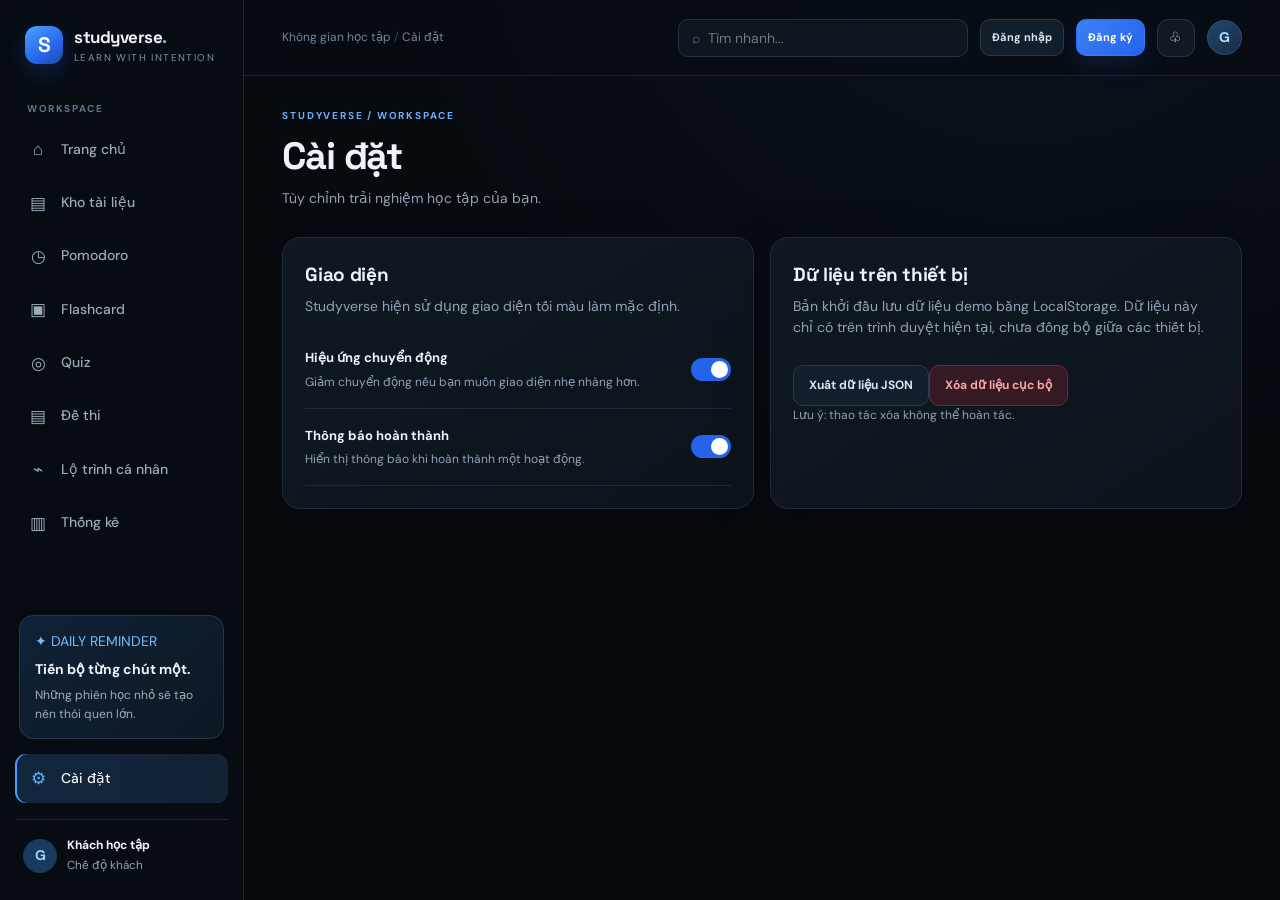
==== cai-dat.html @ 158f7cef "Add files via upload" ====
<!doctype html><html lang="vi"><head><meta charset="utf-8"><meta name="viewport" content="width=device-width, initial-scale=1"><title>Cài đặt · Studyverse</title><link rel="stylesheet" href="css/style.css"></head><body data-page="settings"><div id="app-shell"><aside class="sidebar" id="sidebar"></aside><main class="main"><header class="topbar" id="topbar"></header><section class="page-content"><div class="page-heading"><div><div class="eyebrow">STUDYVERSE / WORKSPACE</div><h1>Cài đặt</h1><p class="muted">Tùy chỉnh trải nghiệm học tập của bạn.</p></div></div>
<div class="settings-grid"><section class="panel"><h2>Giao diện</h2><p class="muted">Studyverse hiện sử dụng giao diện tối màu làm mặc định.</p><div class="setting-row"><div><strong>Hiệu ứng chuyển động</strong><p class="small muted">Giảm chuyển động nếu bạn muốn giao diện nhẹ nhàng hơn.</p></div><label class="switch"><input id="motion-toggle" type="checkbox" checked><span></span></label></div><div class="setting-row"><div><strong>Thông báo hoàn thành</strong><p class="small muted">Hiển thị thông báo khi hoàn thành một hoạt động.</p></div><label class="switch"><input id="toast-toggle" type="checkbox" checked><span></span></label></div></section><section class="panel"><h2>Dữ liệu trên thiết bị</h2><p class="muted">Bản khởi đầu lưu dữ liệu demo bằng LocalStorage. Dữ liệu này chỉ có trên trình duyệt hiện tại, chưa đồng bộ giữa các thiết bị.</p><button id="export-data" class="button button-secondary">Xuất dữ liệu JSON</button><button id="clear-data" class="button button-danger">Xóa dữ liệu cục bộ</button><p class="small muted">Lưu ý: thao tác xóa không thể hoàn tác.</p></section></div>
</section></main></div><div id="toast-root" class="toast-root"></div><script src="js/app.js"></script><script src="js/pages.js"></script></body></html>
---- css/style.css ----
@import url('https://fonts.googleapis.com/css2?family=DM+Sans:wght@400;500;600;700&family=Space+Grotesk:wght@400;500;600;700&display=swap');
:root{--bg:#070a0f;--bg2:#0b1119;--panel:#0e1620;--panel2:#111c28;--line:#202d3a;--text:#eef4fb;--muted:#91a2b5;--blue:#3b82f6;--cyan:#38bdf8;--green:#34d399;--amber:#fbbf24;--violet:#a78bfa;--danger:#fb7185;--radius:18px;--shadow:0 20px 60px #0003}
*{box-sizing:border-box}html{scroll-behavior:smooth}body{margin:0;background:radial-gradient(ellipse at 80% -20%,#12304a44,transparent 45%),var(--bg);color:var(--text);font-family:'DM Sans',sans-serif;font-size:14px;line-height:1.55}button,input,select{font:inherit}button,a,select{outline-offset:3px}a{color:inherit;text-decoration:none}button{cursor:pointer}h1,h2,h3,p{margin-top:0}h1,h2,h3,.stat-value,.timer-display,.result-score{font-family:'Space Grotesk',sans-serif}h1{font-size:clamp(28px,3vw,38px);line-height:1.16;letter-spacing:-1.2px;margin-bottom:10px}h2{font-size:19px;letter-spacing:-.35px;margin-bottom:6px}h3{font-size:16px}.muted{color:var(--muted)}.small{font-size:12px}.eyebrow{font-size:10px;font-weight:700;letter-spacing:1.8px;color:#6faeff;margin-bottom:10px}.hidden{display:none!important}
#app-shell{min-height:100vh}.sidebar{width:244px;position:fixed;inset:0 auto 0 0;padding:24px 15px;background:#080d13ed;border-right:1px solid #1b2936;display:flex;flex-direction:column;z-index:20;backdrop-filter:blur(18px)}.brand{display:flex;align-items:center;gap:11px;padding:0 10px 27px}.brand-mark{width:38px;height:38px;border-radius:12px;background:linear-gradient(145deg,#4da2ff,#2563eb 65%,#164e9a);display:grid;place-items:center;font-family:'Space Grotesk';font-size:21px;font-weight:700;color:white;box-shadow:0 8px 25px #2563eb40}.brand-name{font-family:'Space Grotesk';font-weight:700;font-size:17px;letter-spacing:-.5px}.brand-sub{font-size:10px;color:#7f91a5;letter-spacing:1.4px}.nav-label{padding:8px 12px 9px;color:#61758a;font-size:10px;font-weight:700;letter-spacing:1.6px}.nav-list{display:grid;gap:5px}.nav-link{display:flex;align-items:center;gap:12px;padding:11px 12px;border-radius:11px;color:#9aabba;transition:.2s;font-weight:500}.nav-link .nav-icon{width:22px;text-align:center;font-size:17px}.nav-link:hover{background:#121d29;color:#eaf4ff}.nav-link.active{background:linear-gradient(90deg,#17395b99,#132235);color:#f4f9ff;box-shadow:inset 2px 0 #4d9cff}.nav-link.active .nav-icon{color:#68b4ff}.sidebar-bottom{margin-top:auto}.sidebar-tip{margin:15px 4px;padding:15px;border:1px solid #23384b;border-radius:14px;background:linear-gradient(135deg,#102237,#0d1722)}.sidebar-tip strong{display:block;margin:6px 0}.sidebar-tip p{font-size:12px;color:#9caec0;margin:0}.user-mini{display:flex;align-items:center;gap:10px;padding:16px 8px 0;border-top:1px solid #1b2936;margin-top:16px}.avatar{width:34px;height:34px;border-radius:50%;background:#173b5c;color:#9dd5ff;display:grid;place-items:center;font-weight:700}.user-mini strong{display:block;font-size:12px}.user-mini small{color:var(--muted)}
.main{margin-left:244px;min-width:0}.topbar{height:76px;border-bottom:1px solid #182430;background:#080d13a8;backdrop-filter:blur(16px);display:flex;align-items:center;justify-content:space-between;padding:0 clamp(20px,3vw,42px);position:sticky;top:0;z-index:10}.topbar-left{display:flex;align-items:center;gap:12px;min-width:0}.breadcrumb{color:#71869b;font-size:12px}.topbar-right{display:flex;align-items:center;gap:12px}.global-search{width:min(290px,28vw);height:38px;border:1px solid #243342;border-radius:10px;background:#0d151e;color:var(--text);padding:0 13px}.global-search:focus,.search-input:focus,.select-input:focus,input:focus{border-color:#438ff0;outline:none;box-shadow:0 0 0 3px #3b82f61c}.icon-button{width:38px;height:38px;display:grid;place-items:center;background:#111a24;border:1px solid #263443;border-radius:11px;color:#dce9f7}.top-avatar{width:35px;height:35px;border-radius:50%;display:grid;place-items:center;background:linear-gradient(145deg,#1d4770,#1b2b43);color:#b8ddff;font-weight:700;border:1px solid #34516d}.mobile-menu{display:none}.page-content{max-width:1500px;margin:auto;padding:32px clamp(20px,3vw,42px) 55px}.welcome-row{display:flex;justify-content:space-between;align-items:flex-start;gap:20px;margin-bottom:26px}.date-pill,.tag,.timer-chip{display:inline-flex;align-items:center;gap:7px;padding:8px 12px;border:1px solid #24384b;border-radius:999px;color:#9db4ca;background:#0e1924;font-size:11px;white-space:nowrap}.page-heading{display:flex;justify-content:space-between;align-items:flex-start;margin-bottom:28px}.page-heading p{margin-bottom:0;max-width:700px}.stats-grid{display:grid;grid-template-columns:repeat(4,minmax(0,1fr));gap:14px;margin-bottom:22px}.stat-card,.panel{border:1px solid var(--line);border-radius:var(--radius);background:linear-gradient(145deg,#101923f2,#0c131bf2);box-shadow:var(--shadow)}.stat-card{padding:19px;min-width:0}.stat-icon{width:34px;height:34px;border-radius:11px;display:grid;place-items:center;margin-bottom:17px;background:#183451;color:#7fc2ff;font-size:17px}.stat-icon.violet{background:#28203f;color:#c4b5fd}.stat-icon.green{background:#14362e;color:#6ee7b7}.stat-icon.amber{background:#382c17;color:#fcd34d}.stat-value{font-size:29px;font-weight:700;letter-spacing:-1px;margin:3px 0}.stat-foot{font-size:11px;color:#71869b;margin-top:5px}.content-grid{display:grid;gap:16px}.two-col{grid-template-columns:repeat(2,minmax(0,1fr))}.panel{padding:22px;min-width:0}.panel-heading{display:flex;align-items:flex-start;justify-content:space-between;gap:12px;margin-bottom:22px}.panel-heading p{font-size:12px;margin:0}.course-row{display:flex;align-items:center;gap:13px;margin:20px 0}.course-mark{width:42px;height:42px;border-radius:13px;background:#172e48;color:#80bfff;display:grid;place-items:center;font-family:'Space Grotesk';font-weight:700}.course-mark.cyan{background:#12343d;color:#6ee7f7}.course-info{flex:1;min-width:0}.course-info strong,.course-info span{display:block}.course-info strong{font-size:13px}.course-info .muted{font-size:11px;margin:3px 0 9px}.progress{height:6px;background:#202d39;border-radius:99px;overflow:hidden}.progress span{display:block;height:100%;border-radius:99px;background:linear-gradient(90deg,#3478ed,#38bdf8);transition:width .35s}.progress-label{font-size:12px;color:#9fcaff}.button{display:inline-flex;align-items:center;justify-content:center;gap:9px;padding:10px 15px;border-radius:10px;border:1px solid transparent;font-weight:700;font-size:12px;transition:transform .18s,background .18s,border .18s;color:var(--text)}.button:hover{transform:translateY(-1px)}.button-primary{background:linear-gradient(135deg,#3b82f6,#2563eb);box-shadow:0 8px 24px #2563eb28;color:white}.button-primary:hover{background:linear-gradient(135deg,#60a5fa,#3478ed)}.button-secondary{background:#121e2a;border-color:#2a3a4a;color:#d7e5f4}.button-secondary:hover{background:#192a3b}.button-danger{background:#351a23;border-color:#6b2a3c;color:#fda4af;margin-top:12px}.button-large{padding:13px 24px}.button-full{width:100%;padding:13px}.task-form{display:flex;gap:8px;margin-bottom:12px}.task-form input{flex:1;min-width:0}.task-list{display:grid;gap:9px}.task-item{display:flex;align-items:center;gap:11px;padding:11px 12px;border:1px solid #1d2a36;border-radius:11px;background:#0c141d}.task-check{width:18px;height:18px;accent-color:#3b82f6;flex-shrink:0}.task-text{flex:1}.task-item.done .task-text{text-decoration:line-through;color:#6f8295}.task-delete{border:0;background:transparent;color:#647b91;font-size:17px}.lower-grid{margin-top:16px}.weekly-chart{height:190px;display:flex;align-items:flex-end;justify-content:space-around;gap:12px;padding:20px 6px 0;border-bottom:1px solid #263442}.bar-column{height:100%;flex:1;display:flex;flex-direction:column;align-items:center;justify-content:flex-end;gap:9px;min-width:0}.bar-value{font-size:10px;color:#8094a8}.bar{width:min(34px,70%);min-height:3px;border-radius:7px 7px 2px 2px;background:linear-gradient(180deg,#38bdf8,#2563eb);box-shadow:0 0 20px #2563eb20;transition:height .4s}.bar-day{font-size:10px;color:#71869b;padding-bottom:9px}.chart-legend{display:flex;align-items:center;gap:7px;font-size:11px;color:var(--muted);margin-top:13px}.legend-dot{width:7px;height:7px;border-radius:50%;background:#38bdf8}.quick-link{display:flex;align-items:center;gap:12px;padding:13px 0;border-bottom:1px solid #1d2a36}.quick-link:last-child{border-bottom:0}.quick-icon{width:39px;height:39px;border-radius:12px;background:#172a40;color:#83c5ff;display:grid;place-items:center;font-size:19px}.quick-link span:nth-child(2){flex:1}.quick-link strong,.quick-link small{display:block}.quick-link small{color:var(--muted);margin-top:3px;font-size:11px}.quick-link b{color:#6e8ba5}
.toolbar{display:flex;gap:10px;flex-wrap:wrap;margin-bottom:22px}.search-input,.select-input,input[type="text"],input[type="password"],input[type="number"]{background:#0a121b;border:1px solid #273747;border-radius:10px;color:var(--text);padding:11px 13px;min-width:0}.search-input{flex:1;min-width:220px}.select-input{min-width:150px}.notice{display:flex;gap:12px;padding:15px 16px;border:1px solid #24415a;border-radius:13px;background:#0d1b28;margin-bottom:24px;color:#8bcaff}.notice strong{color:#dbeeff}.notice p{margin:3px 0 0;font-size:12px;color:#91a7bb}.notice.compact{margin:18px 0 0;padding:11px;font-size:11px}.notice.compact p{margin:0}.section-title-row{display:flex;align-items:center;justify-content:space-between;margin:24px 0 14px}.section-title-row h2{margin:0}.document-grid,.quiz-grid{display:grid;grid-template-columns:repeat(3,minmax(0,1fr));gap:15px}.document-card,.quiz-card{border:1px solid var(--line);border-radius:16px;background:linear-gradient(145deg,#101a25,#0c131b);padding:18px;display:flex;flex-direction:column;min-width:0;transition:transform .2s,border .2s}.document-card:hover,.quiz-card:hover{transform:translateY(-3px);border-color:#355673}.doc-top{display:flex;justify-content:space-between;align-items:center;margin-bottom:16px}.doc-icon{width:42px;height:42px;border-radius:13px;display:grid;place-items:center;background:#162e47;color:#8bc7ff;font-size:19px}.favorite-button{border:0;background:transparent;color:#70859a;font-size:20px}.favorite-button.active{color:#fbbf24}.document-card h3,.quiz-card h3{margin-bottom:7px}.document-card p,.quiz-card p{font-size:12px;color:var(--muted);flex:1}.doc-tags{display:flex;flex-wrap:wrap;gap:6px;margin:9px 0 15px}.doc-tags span{padding:4px 7px;background:#17232f;border-radius:6px;color:#9eb1c4;font-size:10px}.doc-footer{display:flex;align-items:center;justify-content:space-between;gap:10px;border-top:1px solid #1c2a37;padding-top:14px}.doc-footer small{color:#71869b}.doc-footer .button{padding:8px 10px}.empty-state{grid-column:1/-1;text-align:center;padding:50px 20px;border:1px dashed #2b3b4b;border-radius:15px;color:var(--muted)}.filter-pills{display:flex;gap:8px;flex-wrap:wrap;margin-bottom:18px}.filter-pill{padding:8px 13px;border:1px solid #263747;background:#0d151e;color:#9db0c3;border-radius:99px;font-size:12px}.filter-pill.active{background:#17395b;border-color:#2c6bb0;color:#cce7ff}.quiz-card .quiz-meta{display:flex;justify-content:space-between;align-items:center;margin-bottom:15px}.quiz-card .quiz-mark{font-size:22px;color:#7fc2ff}.quiz-card .button{margin-top:13px}.quiz-run{max-width:850px;margin:10px auto}.quiz-top{display:flex;align-items:center;justify-content:space-between;gap:10px;margin-bottom:17px}.question-title{font-size:23px;line-height:1.35;margin:25px 0}.quiz-options{display:grid;gap:10px;margin:20px 0}.quiz-option{width:100%;display:flex;align-items:center;gap:12px;text-align:left;padding:14px;border:1px solid #263747;background:#0b141e;border-radius:12px;color:#dce8f4;transition:.18s}.quiz-option:hover{border-color:#3c78ae;background:#101f2e}.quiz-option.selected{border-color:#3986ec;background:#122944;box-shadow:inset 0 0 0 1px #3986ec}.option-letter{width:29px;height:29px;border-radius:9px;display:grid;place-items:center;background:#1b2938;color:#a8c0d7;font-weight:700;flex-shrink:0}.quiz-actions{display:flex;justify-content:space-between;gap:10px;margin-top:25px}.result-panel{text-align:center;max-width:850px;margin:10px auto}.result-symbol{width:58px;height:58px;border-radius:18px;background:#153a31;color:#6ee7b7;display:grid;place-items:center;margin:0 auto 17px;font-size:26px}.result-score{font-size:56px;font-weight:700;letter-spacing:-2px;color:#83c5ff;margin:8px 0}.review-list{text-align:left;margin:25px 0;display:grid;gap:10px}.review-item{border:1px solid #263747;border-radius:12px;padding:14px;background:#0b141d}.review-item.correct{border-color:#23634f}.review-item.incorrect{border-color:#653141}.review-item p{font-size:12px;color:var(--muted);margin:6px 0 0}.button-row{display:flex;justify-content:center;gap:10px;flex-wrap:wrap}
.focus-layout{display:grid;grid-template-columns:minmax(0,1.7fr) minmax(250px,.8fr);gap:16px}.timer-panel{text-align:center;padding:25px}.timer-tabs{display:flex;justify-content:center;gap:6px;background:#09111a;border:1px solid #1c2b39;padding:5px;border-radius:12px;width:max-content;margin:0 auto 20px}.timer-tab{border:0;border-radius:8px;background:transparent;color:#8195a9;padding:9px 13px;font-size:12px}.timer-tab.active{background:#183b5e;color:#d6ecff}.timer-ring{width:min(310px,72vw);aspect-ratio:1;margin:15px auto 24px;border-radius:50%;display:grid;place-items:center;background:conic-gradient(#3b82f6 0deg,#38bdf8 0deg,#1a2937 0deg);position:relative;box-shadow:0 0 60px #2563eb13}.timer-ring:before{content:"";position:absolute;inset:9px;background:#0d151f;border-radius:50%;border:1px solid #203346}.timer-inner{position:relative;z-index:1}.timer-display{font-size:clamp(45px,7vw,66px);font-weight:700;letter-spacing:-3px;line-height:1.25;margin:8px 0}.timer-controls{display:flex;justify-content:center;gap:9px;flex-wrap:wrap}.timer-settings{display:flex;justify-content:center;gap:12px;flex-wrap:wrap;border-top:1px solid #1d2a36;margin-top:24px;padding-top:18px}.timer-settings label{display:flex;align-items:center;gap:6px;font-size:11px;color:var(--muted)}.timer-settings input{width:57px;padding:7px}.focus-aside{padding:25px}.focus-number{font-family:'Space Grotesk';font-size:45px;font-weight:700;letter-spacing:-2px;margin-top:17px}.divider{height:1px;background:#22303d;margin:22px 0}.mini-stat{display:flex;align-items:center;justify-content:space-between;gap:10px;margin:14px 0;font-size:12px}.mini-stat span{color:var(--muted)}.mini-stat strong{color:#dbe9f7}.quote-card{padding:15px;background:#101f2d;border-radius:12px;border-left:2px solid #3b82f6;color:#a8bfd4;font-size:12px;margin-top:25px}
.flash-layout{display:grid;grid-template-columns:minmax(0,1.6fr) minmax(230px,.7fr);gap:16px}.flash-main{min-width:0}.flash-meta{display:flex;align-items:center;justify-content:space-between;margin-bottom:13px;color:#91a7bb;font-size:12px}.flashcard{width:100%;min-height:310px;border:1px solid #2a4258;border-radius:20px;background:radial-gradient(ellipse at 50% 0%,#1b3854,#101a26 68%);color:var(--text);display:flex;flex-direction:column;align-items:center;justify-content:center;padding:35px;text-align:center;box-shadow:var(--shadow);transition:transform .3s,border .3s}.flashcard:hover{border-color:#4d8bc4}.flash-label{font-size:10px;letter-spacing:2px;color:#6bb8ff;font-weight:700}.flash-question{font-family:'Space Grotesk';font-size:clamp(23px,3vw,32px);font-weight:600;line-height:1.35;margin:20px 0;max-width:620px}.flash-hint{font-size:11px;color:#71869b}.flash-progress{margin:16px 0}.flash-controls{display:flex;justify-content:space-between;gap:10px}.rating-row{display:grid;grid-template-columns:repeat(4,1fr);gap:8px;margin-top:14px}.rating-button{padding:10px 5px;border-radius:10px;background:#101923;border:1px solid #263747;color:#c3d1df;font-size:11px}.rating-button.no{border-color:#613343;color:#fda4af}.rating-button.hard{border-color:#65502b;color:#fcd34d}.rating-button.good{border-color:#245844;color:#6ee7b7}.rating-button.easy{border-color:#2b4f75;color:#93c5fd}.flash-side{align-self:start}
.exam-header{display:flex;align-items:center;justify-content:space-between;gap:15px;border-bottom:1px solid #22303d;padding-bottom:18px}.exam-header h2{margin:8px 0 0}.exam-body{display:grid;grid-template-columns:180px minmax(0,1fr);gap:25px;padding:22px 0}.question-nav{border-right:1px solid #22303d;padding-right:18px}.question-nav-grid{display:grid;grid-template-columns:repeat(4,1fr);gap:7px;margin:14px 0}.question-nav-grid button{aspect-ratio:1;border-radius:8px;border:1px solid #293a49;background:#0b141d;color:#9db1c5}.question-nav-grid button.answered{background:#173c5f;border-color:#3986ec;color:#e0f2ff}.question-nav-grid button.current{box-shadow:0 0 0 2px #7ab8ff}.exam-question-area{min-width:0}.exam-question-area h3{font-size:21px;line-height:1.4;margin:14px 0 20px}.exam-submit-row{display:flex;align-items:center;justify-content:space-between;border-top:1px solid #22303d;padding-top:18px}.roadmap-summary{display:grid;grid-template-columns:1fr 1fr;gap:15px;margin-bottom:25px}.roadmap-big{font-family:'Space Grotesk';font-size:42px;font-weight:700;margin:12px 0}.roadmap-list{display:grid;gap:12px}.roadmap-item{display:flex;align-items:flex-start;gap:15px;padding:18px;border:1px solid #233342;background:#0e1721;border-radius:15px}.roadmap-item.completed{border-color:#245744}.roadmap-node{width:34px;height:34px;border-radius:50%;flex-shrink:0;display:grid;place-items:center;background:#173451;border:1px solid #315d82;color:#9bd2ff;font-weight:700}.roadmap-item.completed .roadmap-node{background:#14382e;border-color:#28634e;color:#6ee7b7}.roadmap-item-content{flex:1;min-width:0}.roadmap-item-content h3{margin:2px 0 4px}.roadmap-item-content p{font-size:12px;color:var(--muted);margin-bottom:10px}.roadmap-actions{display:flex;align-items:center;gap:8px;flex-wrap:wrap}.roadmap-actions button{font-size:11px}.recommendation{display:flex;align-items:flex-start;gap:14px;margin-top:20px}.recommendation .stat-icon{flex-shrink:0;margin:0}.recommendation p{margin:5px 0 0;font-size:12px}.activity-list{display:grid;gap:10px}.activity-row{display:flex;gap:10px;padding:10px 0;border-bottom:1px solid #1c2a37}.activity-row:last-child{border-bottom:0}.activity-dot{width:8px;height:8px;border-radius:50%;background:#38bdf8;margin-top:7px;flex-shrink:0}.activity-row strong{display:block;font-size:12px}.activity-row small{color:var(--muted);font-size:11px}.settings-grid{display:grid;grid-template-columns:1fr 1fr;gap:16px}.setting-row{display:flex;align-items:center;justify-content:space-between;gap:15px;padding:16px 0;border-bottom:1px solid #1e2b37}.setting-row strong{font-size:13px}.setting-row p{margin:4px 0 0}.switch{position:relative;width:40px;height:23px;flex-shrink:0}.switch input{opacity:0;width:0;height:0}.switch span{position:absolute;inset:0;background:#273644;border-radius:99px;cursor:pointer;transition:.2s}.switch span:before{content:"";position:absolute;width:17px;height:17px;left:3px;top:3px;background:#a5b4c3;border-radius:50%;transition:.2s}.switch input:checked+span{background:#2563eb}.switch input:checked+span:before{transform:translateX(17px);background:white}
.auth-page{min-height:100vh}.auth-layout{min-height:100vh;display:grid;grid-template-columns:1fr minmax(350px,.72fr);max-width:1200px;margin:auto;align-items:center;padding:50px clamp(20px,6vw,90px);gap:clamp(35px,7vw,100px)}.auth-brand .brand-mark{margin-bottom:35px}.brand-mark.large{width:54px;height:54px;font-size:28px;border-radius:16px}.auth-brand h1{font-size:clamp(34px,4vw,52px);line-height:1.16}.text-gradient{background:linear-gradient(90deg,#65b7ff,#a5d8ff);-webkit-background-clip:text;background-clip:text;color:transparent}.auth-brand p{max-width:400px;margin-top:18px}.auth-card{border:1px solid #243544;border-radius:22px;padding:clamp(24px,4vw,38px);background:linear-gradient(145deg,#111c27,#0b121a);box-shadow:0 30px 100px #0005}.auth-card h2{font-size:27px;margin:4px 0 7px}.auth-card>p{font-size:12px}.field-label{display:grid;gap:7px;margin:18px 0;font-size:12px;color:#c3d1df;font-weight:600}.field-label input{width:100%;padding:13px}.field-label small{font-size:10px;color:#71869b;font-weight:400}.auth-switch{text-align:center;margin:20px 0 0!important}.auth-switch a{color:#7cbfff;font-weight:700}.form-message{padding:10px 12px;border-radius:9px;margin:12px 0;font-size:12px;background:#2a1720;border:1px solid #613343;color:#fda4af}.form-message.success{background:#123027;border-color:#24604a;color:#86efac}
.toast-root{position:fixed;right:20px;bottom:20px;z-index:100;display:grid;gap:9px}.toast{padding:12px 16px;background:#132231;border:1px solid #2d4b65;color:#d9edff;border-radius:12px;box-shadow:var(--shadow);max-width:340px;animation:toast-in .25s ease}.toast.error{border-color:#6b3041;color:#fecdd3}@keyframes toast-in{from{opacity:0;transform:translateY(8px)}to{opacity:1;transform:translateY(0)}}body.reduce-motion *,body.reduce-motion *:before,body.reduce-motion *:after{animation-duration:.01ms!important;transition-duration:.01ms!important;scroll-behavior:auto!important}
@media(max-width:1150px){.stats-grid{grid-template-columns:repeat(2,minmax(0,1fr))}.document-grid,.quiz-grid{grid-template-columns:repeat(2,minmax(0,1fr))}.sidebar{width:220px}.main{margin-left:220px}.sidebar-tip{display:none}}
@media(max-width:850px){.sidebar{transform:translateX(-100%);transition:transform .25s;width:250px;box-shadow:var(--shadow)}.sidebar.open{transform:translateX(0)}.main{margin-left:0}.mobile-menu{display:grid}.topbar{height:66px}.global-search{width:min(220px,35vw)}.two-col,.focus-layout,.flash-layout,.roadmap-summary,.settings-grid{grid-template-columns:1fr}.auth-layout{grid-template-columns:1fr;max-width:600px;gap:25px;padding-top:35px}.auth-brand{display:none}.auth-card{max-width:480px;margin:auto;width:100%}.page-content{padding-top:25px}}
@media(max-width:560px){.topbar{padding:0 14px}.topbar .breadcrumb{display:none}.global-search{width:40vw;min-width:0}.topbar-right{gap:7px}.page-content{padding:22px 14px 40px}.welcome-row{display:block}.date-pill{margin-top:15px}.stats-grid{gap:9px}.stat-card{padding:14px}.stat-value{font-size:24px}.stat-foot{font-size:10px}.panel{padding:16px}.document-grid,.quiz-grid{grid-template-columns:1fr}.toolbar{display:grid;grid-template-columns:1fr 1fr}.toolbar .search-input{grid-column:1/-1;min-width:0}.select-input{min-width:0;width:100%}.timer-controls .button{flex:1}.timer-settings{gap:9px}.rating-row{grid-template-columns:repeat(2,1fr)}.exam-body{grid-template-columns:1fr}.question-nav{border-right:0;border-bottom:1px solid #22303d;padding:0 0 15px}.question-nav-grid{grid-template-columns:repeat(8,1fr)}.exam-submit-row{align-items:flex-start}.quiz-top{flex-wrap:wrap}.question-title{font-size:20px}.auth-card{padding:23px}.page-heading{margin-bottom:22px}.focus-number{font-size:38px}}
/* Authentication entry points in the main navigation */
.auth-top-link{white-space:nowrap;padding:9px 11px;font-size:11px}
@media(max-width:760px){.auth-top-link{padding:8px 9px;font-size:10px}.topbar-right{gap:6px}.global-search{width:min(150px,24vw)}}
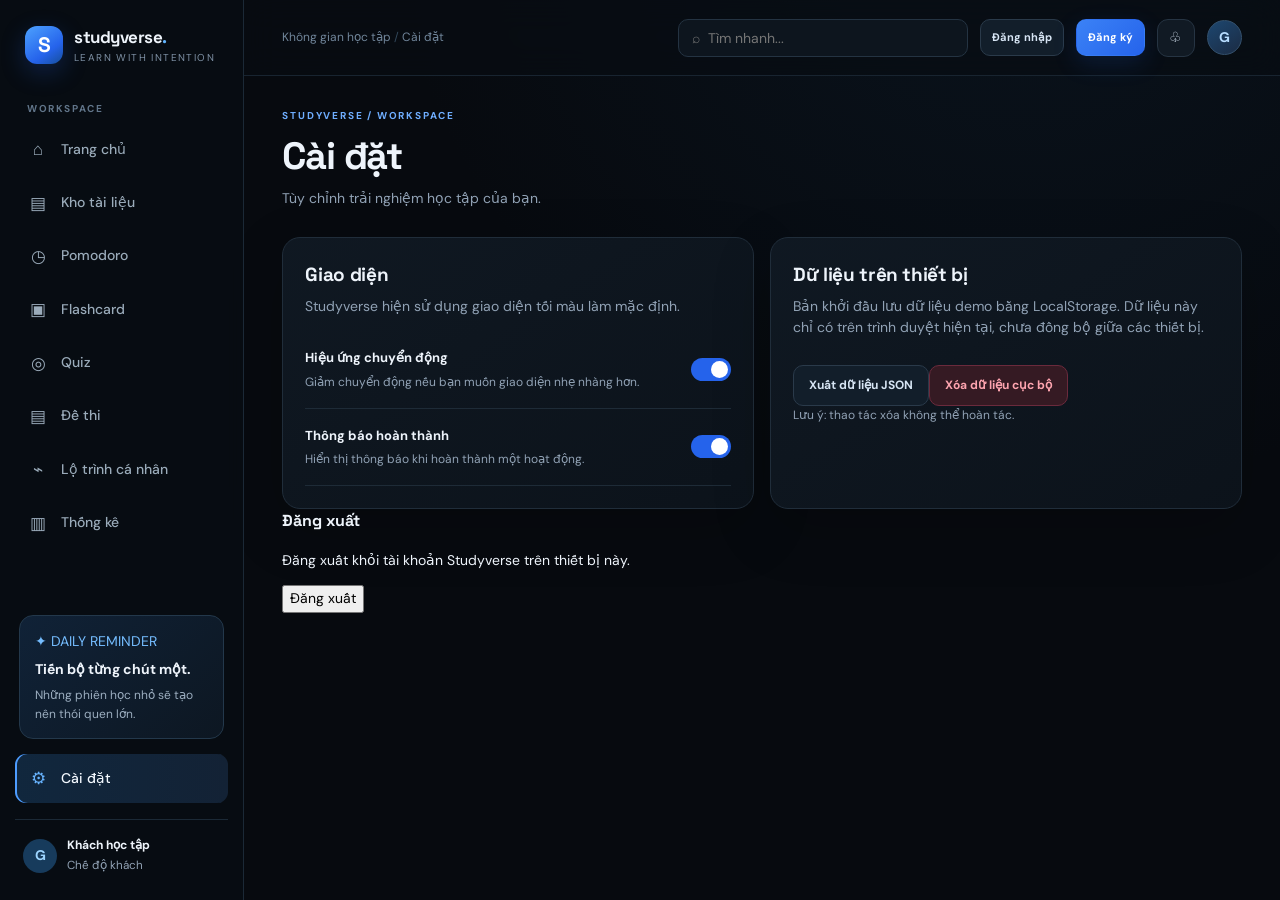
==== commit edb862b8: "Implement logout feature in settings page Added logout functionality with a button to remove user da" ====
--- a/cai-dat.html
+++ b/cai-dat.html
@@ -1,3 +1,17 @@
 <!doctype html><html lang="vi"><head><meta charset="utf-8"><meta name="viewport" content="width=device-width, initial-scale=1"><title>Cài đặt · Studyverse</title><link rel="stylesheet" href="css/style.css"></head><body data-page="settings"><div id="app-shell"><aside class="sidebar" id="sidebar"></aside><main class="main"><header class="topbar" id="topbar"></header><section class="page-content"><div class="page-heading"><div><div class="eyebrow">STUDYVERSE / WORKSPACE</div><h1>Cài đặt</h1><p class="muted">Tùy chỉnh trải nghiệm học tập của bạn.</p></div></div>
 <div class="settings-grid"><section class="panel"><h2>Giao diện</h2><p class="muted">Studyverse hiện sử dụng giao diện tối màu làm mặc định.</p><div class="setting-row"><div><strong>Hiệu ứng chuyển động</strong><p class="small muted">Giảm chuyển động nếu bạn muốn giao diện nhẹ nhàng hơn.</p></div><label class="switch"><input id="motion-toggle" type="checkbox" checked><span></span></label></div><div class="setting-row"><div><strong>Thông báo hoàn thành</strong><p class="small muted">Hiển thị thông báo khi hoàn thành một hoạt động.</p></div><label class="switch"><input id="toast-toggle" type="checkbox" checked><span></span></label></div></section><section class="panel"><h2>Dữ liệu trên thiết bị</h2><p class="muted">Bản khởi đầu lưu dữ liệu demo bằng LocalStorage. Dữ liệu này chỉ có trên trình duyệt hiện tại, chưa đồng bộ giữa các thiết bị.</p><button id="export-data" class="button button-secondary">Xuất dữ liệu JSON</button><button id="clear-data" class="button button-danger">Xóa dữ liệu cục bộ</button><p class="small muted">Lưu ý: thao tác xóa không thể hoàn tác.</p></section></div>
-</section></main></div><div id="toast-root" class="toast-root"></div><script src="js/app.js"></script><script src="js/pages.js"></script></body></html>+<div class="setting-item">
+  <div>
+    <h3>Đăng xuất</h3>
+    <p>Đăng xuất khỏi tài khoản Studyverse trên thiết bị này.</p>
+  </div>
+
+  <button
+    type="button"
+    onclick="localStorage.removeItem('sv_user'); window.location.href='./dang-nhap.html';"
+    class="logout-btn"
+  >
+    Đăng xuất
+  </button>
+</div>
+</section></main></div><div id="toast-root" class="toast-root"></div><script src="js/app.js"></script><script src="js/pages.js"></script></body></html>
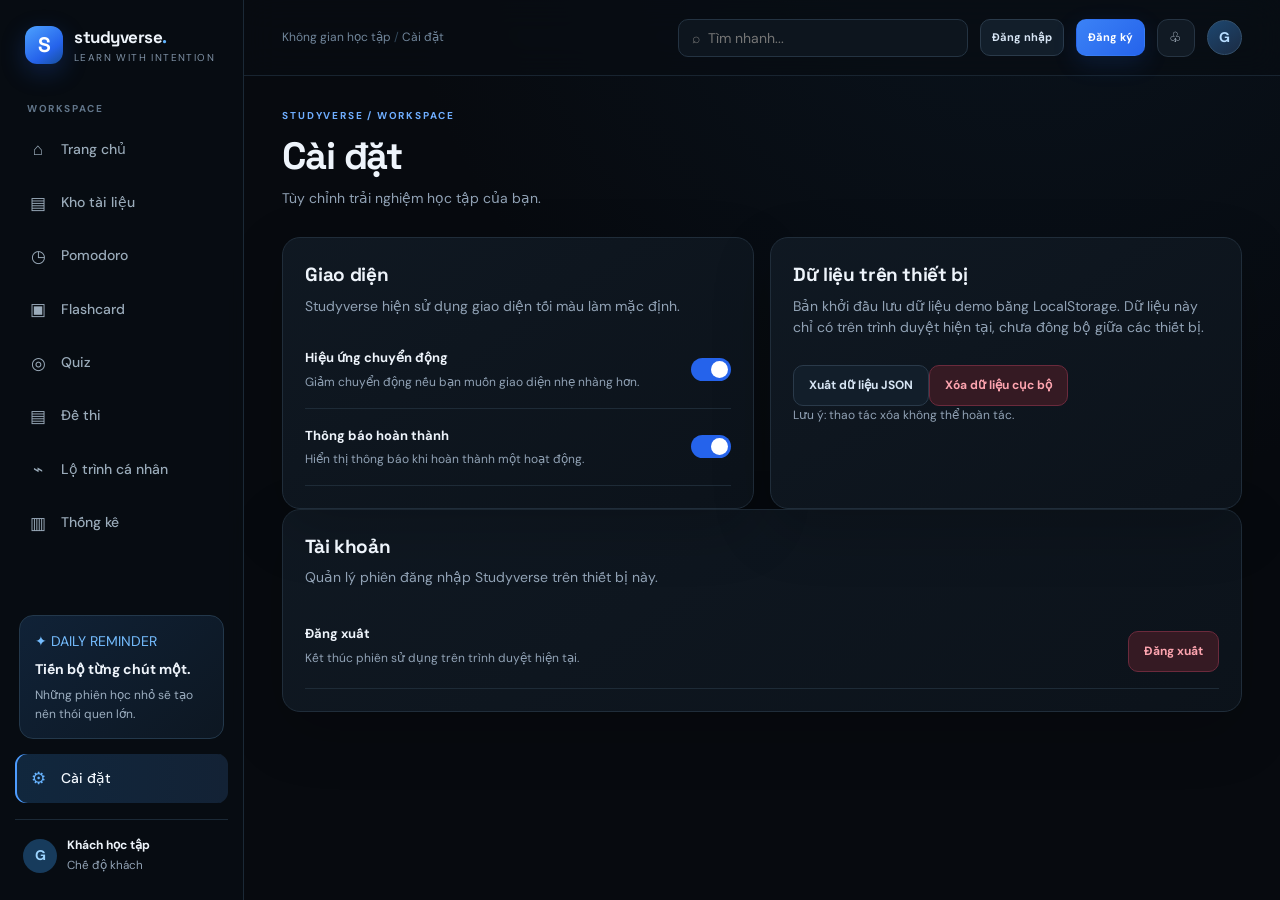
==== commit 172213ec: "Add account management section with logout feature" ====
--- a/cai-dat.html
+++ b/cai-dat.html
@@ -1,17 +1,47 @@
 <!doctype html><html lang="vi"><head><meta charset="utf-8"><meta name="viewport" content="width=device-width, initial-scale=1"><title>Cài đặt · Studyverse</title><link rel="stylesheet" href="css/style.css"></head><body data-page="settings"><div id="app-shell"><aside class="sidebar" id="sidebar"></aside><main class="main"><header class="topbar" id="topbar"></header><section class="page-content"><div class="page-heading"><div><div class="eyebrow">STUDYVERSE / WORKSPACE</div><h1>Cài đặt</h1><p class="muted">Tùy chỉnh trải nghiệm học tập của bạn.</p></div></div>
 <div class="settings-grid"><section class="panel"><h2>Giao diện</h2><p class="muted">Studyverse hiện sử dụng giao diện tối màu làm mặc định.</p><div class="setting-row"><div><strong>Hiệu ứng chuyển động</strong><p class="small muted">Giảm chuyển động nếu bạn muốn giao diện nhẹ nhàng hơn.</p></div><label class="switch"><input id="motion-toggle" type="checkbox" checked><span></span></label></div><div class="setting-row"><div><strong>Thông báo hoàn thành</strong><p class="small muted">Hiển thị thông báo khi hoàn thành một hoạt động.</p></div><label class="switch"><input id="toast-toggle" type="checkbox" checked><span></span></label></div></section><section class="panel"><h2>Dữ liệu trên thiết bị</h2><p class="muted">Bản khởi đầu lưu dữ liệu demo bằng LocalStorage. Dữ liệu này chỉ có trên trình duyệt hiện tại, chưa đồng bộ giữa các thiết bị.</p><button id="export-data" class="button button-secondary">Xuất dữ liệu JSON</button><button id="clear-data" class="button button-danger">Xóa dữ liệu cục bộ</button><p class="small muted">Lưu ý: thao tác xóa không thể hoàn tác.</p></section></div>
-<div class="setting-item">
+<section class="panel">
+  <h2>Tài khoản</h2>
+ <p class="muted">
+  Quản lý phiên đăng nhập Studyverse trên thiết bị này.
+</p>
+
+<div class="setting-row">
   <div>
-    <h3>Đăng xuất</h3>
-    <p>Đăng xuất khỏi tài khoản Studyverse trên thiết bị này.</p>
+    <strong>Đăng xuất</strong>
+    <p class="small muted">
+      Kết thúc phiên sử dụng trên trình duyệt hiện tại.
+    </p>
   </div>
 
   <button
+    id="logout-button"
     type="button"
-    onclick="localStorage.removeItem('sv_user'); window.location.href='./dang-nhap.html';"
-    class="logout-btn"
+    class="button button-danger"
   >
     Đăng xuất
   </button>
 </div>
-</section></main></div><div id="toast-root" class="toast-root"></div><script src="js/app.js"></script><script src="js/pages.js"></script></body></html>
+
+</section>
+</div>
+</section>
+</main>
+</div>
+
+<div id="toast-root" class="toast-root"></div>
+
+<script src="js/app.js"></script>
+<script src="js/pages.js"></script>
+
+<script>
+  document.getElementById("logout-button").addEventListener("click", function () {
+    if (confirm("Bạn có chắc chắn muốn đăng xuất không?")) {
+      localStorage.removeItem("sv_user");
+      window.location.href = "./dang-nhap.html";
+    }
+  });
+</script>
+
+</body>
+</html>
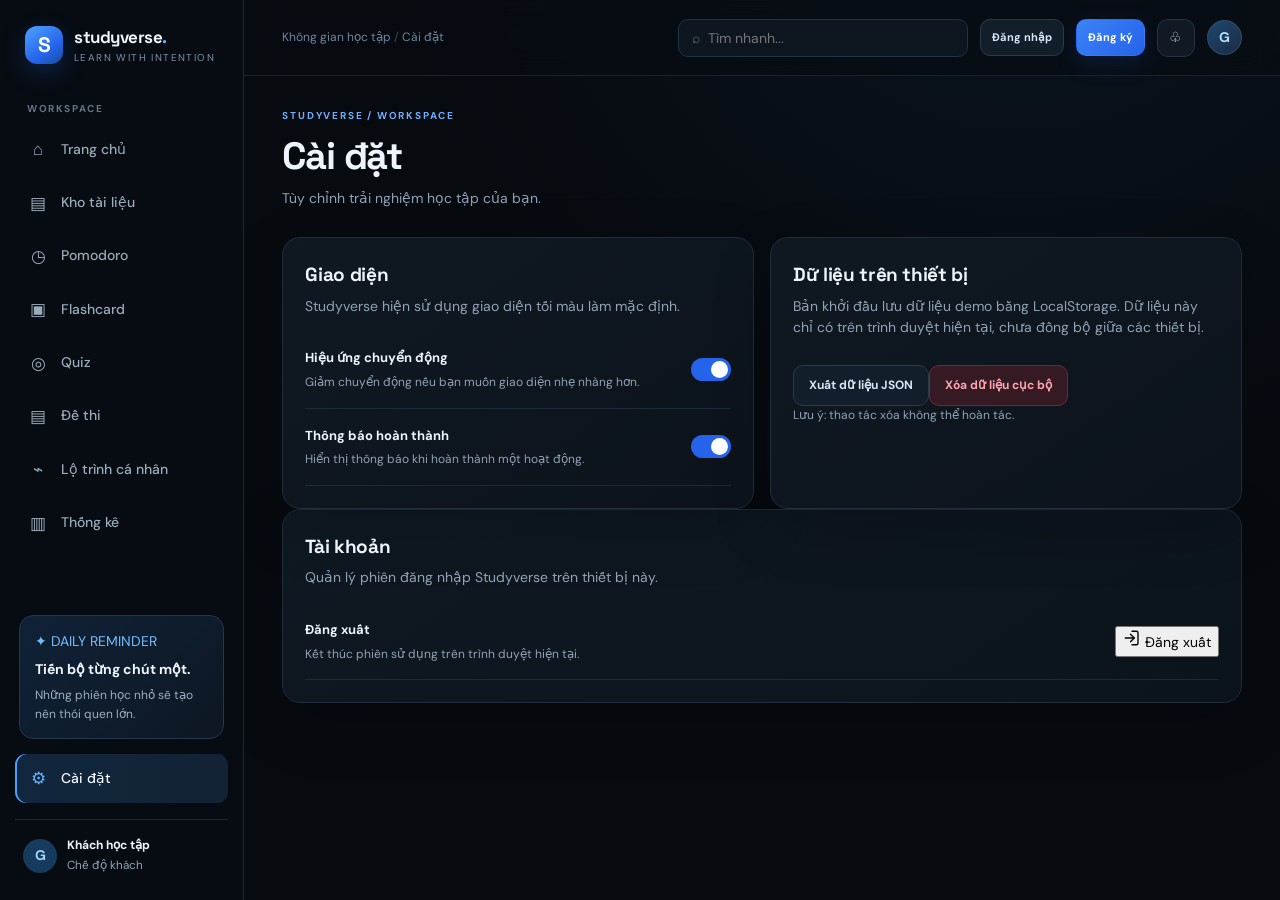
==== commit 93bc4175: "Update logout button styling and structure" ====
--- a/cai-dat.html
+++ b/cai-dat.html
@@ -14,13 +14,29 @@
     </p>
   </div>
 
-  <button
-    id="logout-button"
-    type="button"
-    class="button button-danger"
+ <button
+  id="logout-button"
+  type="button"
+  class="logout-button"
+>
+  <svg
+    width="18"
+    height="18"
+    viewBox="0 0 24 24"
+    fill="none"
+    stroke="currentColor"
+    stroke-width="1.8"
+    stroke-linecap="round"
+    stroke-linejoin="round"
+    aria-hidden="true"
   >
-    Đăng xuất
-  </button>
+    <path d="M10 17l5-5-5-5"></path>
+    <path d="M15 12H3"></path>
+    <path d="M12 3h6a2 2 0 0 1 2 2v14a2 2 0 0 1-2 2h-6"></path>
+  </svg>
+
+  <span>Đăng xuất</span>
+</button>
 </div>
 
 </section>
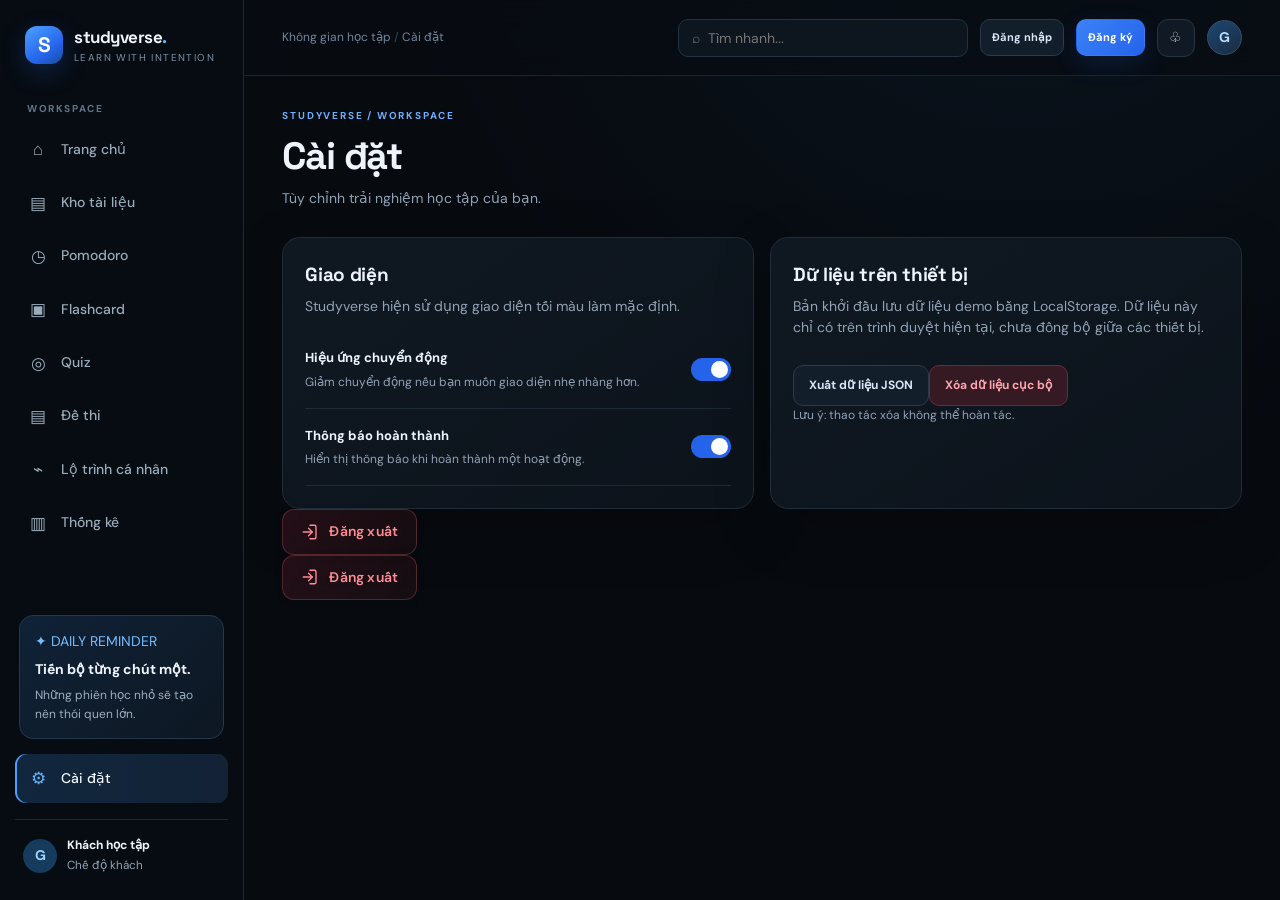
==== commit 3dd3522a: "Update settings page layout and functionality Removed account management section and added logout bu" ====
--- a/cai-dat.html
+++ b/cai-dat.html
@@ -1,18 +1,25 @@
 <!doctype html><html lang="vi"><head><meta charset="utf-8"><meta name="viewport" content="width=device-width, initial-scale=1"><title>Cài đặt · Studyverse</title><link rel="stylesheet" href="css/style.css"></head><body data-page="settings"><div id="app-shell"><aside class="sidebar" id="sidebar"></aside><main class="main"><header class="topbar" id="topbar"></header><section class="page-content"><div class="page-heading"><div><div class="eyebrow">STUDYVERSE / WORKSPACE</div><h1>Cài đặt</h1><p class="muted">Tùy chỉnh trải nghiệm học tập của bạn.</p></div></div>
 <div class="settings-grid"><section class="panel"><h2>Giao diện</h2><p class="muted">Studyverse hiện sử dụng giao diện tối màu làm mặc định.</p><div class="setting-row"><div><strong>Hiệu ứng chuyển động</strong><p class="small muted">Giảm chuyển động nếu bạn muốn giao diện nhẹ nhàng hơn.</p></div><label class="switch"><input id="motion-toggle" type="checkbox" checked><span></span></label></div><div class="setting-row"><div><strong>Thông báo hoàn thành</strong><p class="small muted">Hiển thị thông báo khi hoàn thành một hoạt động.</p></div><label class="switch"><input id="toast-toggle" type="checkbox" checked><span></span></label></div></section><section class="panel"><h2>Dữ liệu trên thiết bị</h2><p class="muted">Bản khởi đầu lưu dữ liệu demo bằng LocalStorage. Dữ liệu này chỉ có trên trình duyệt hiện tại, chưa đồng bộ giữa các thiết bị.</p><button id="export-data" class="button button-secondary">Xuất dữ liệu JSON</button><button id="clear-data" class="button button-danger">Xóa dữ liệu cục bộ</button><p class="small muted">Lưu ý: thao tác xóa không thể hoàn tác.</p></section></div>
-<section class="panel">
-  <h2>Tài khoản</h2>
- <p class="muted">
-  Quản lý phiên đăng nhập Studyverse trên thiết bị này.
-</p>
-
-<div class="setting-row">
-  <div>
-    <strong>Đăng xuất</strong>
-    <p class="small muted">
-      Kết thúc phiên sử dụng trên trình duyệt hiện tại.
-    </p>
-  </div>
+<div class="logout-container">
+  <button id="logout-button" type="button" class="logout-button">
+    <svg
+      width="18"
+      height="18"
+      viewBox="0 0 24 24"
+      fill="none"
+      stroke="currentColor"
+      stroke-width="1.8"
+      stroke-linecap="round"
+      stroke-linejoin="round"
+      aria-hidden="true"
+    >
+      <path d="M10 17l5-5-5-5"></path>
+      <path d="M15 12H3"></path>
+      <path d="M12 3h6a2 2 0 0 1 2 2v14a2 2 0 0 1-2 2h-6"></path>
+    </svg>
+    <span>Đăng xuất</span>
+  </button>
+</div>
 
  <button
   id="logout-button"
--- a/css/style.css
+++ b/css/style.css
@@ -15,3 +15,83 @@
 /* Authentication entry points in the main navigation */
 .auth-top-link{white-space:nowrap;padding:9px 11px;font-size:11px}
 @media(max-width:760px){.auth-top-link{padding:8px 9px;font-size:10px}.topbar-right{gap:6px}.global-search{width:min(150px,24vw)}}
+/* ===== Studyverse Logout Button ===== */
+
+.logout-button {
+  display: inline-flex;
+  align-items: center;
+  justify-content: center;
+  gap: 10px;
+
+  padding: 11px 18px;
+  min-height: 44px;
+
+  color: #ff8b94;
+  background: linear-gradient(
+    135deg,
+    rgba(244, 63, 94, 0.13),
+    rgba(239, 68, 68, 0.06)
+  );
+
+  border: 1px solid rgba(248, 113, 113, 0.25);
+  border-radius: 12px;
+
+  font-family: inherit;
+  font-size: 14px;
+  font-weight: 600;
+  letter-spacing: 0.2px;
+
+  cursor: pointer;
+  white-space: nowrap;
+
+  box-shadow: 0 2px 8px rgba(0, 0, 0, 0.08);
+
+  transition:
+    background 0.25s ease,
+    border-color 0.25s ease,
+    color 0.25s ease,
+    transform 0.25s ease,
+    box-shadow 0.25s ease;
+}
+
+.logout-button svg {
+  flex-shrink: 0;
+  transition: transform 0.25s ease;
+}
+
+.logout-button:hover {
+  color: #ffffff;
+  background: linear-gradient(
+    135deg,
+    #e84b60,
+    #c9364b
+  );
+
+  border-color: rgba(255, 130, 145, 0.65);
+
+  box-shadow: 0 6px 20px rgba(232, 75, 96, 0.22);
+
+  transform: translateY(-2px);
+}
+
+.logout-button:hover svg {
+  transform: translateX(3px);
+}
+
+.logout-button:active {
+  transform: translateY(0) scale(0.97);
+  box-shadow: none;
+}
+
+.logout-button:focus-visible {
+  outline: 2px solid #fb7185;
+  outline-offset: 3px;
+}
+
+@media (max-width: 480px) {
+  .logout-button {
+    padding: 10px 14px;
+    gap: 8px;
+    font-size: 13px;
+  }
+}
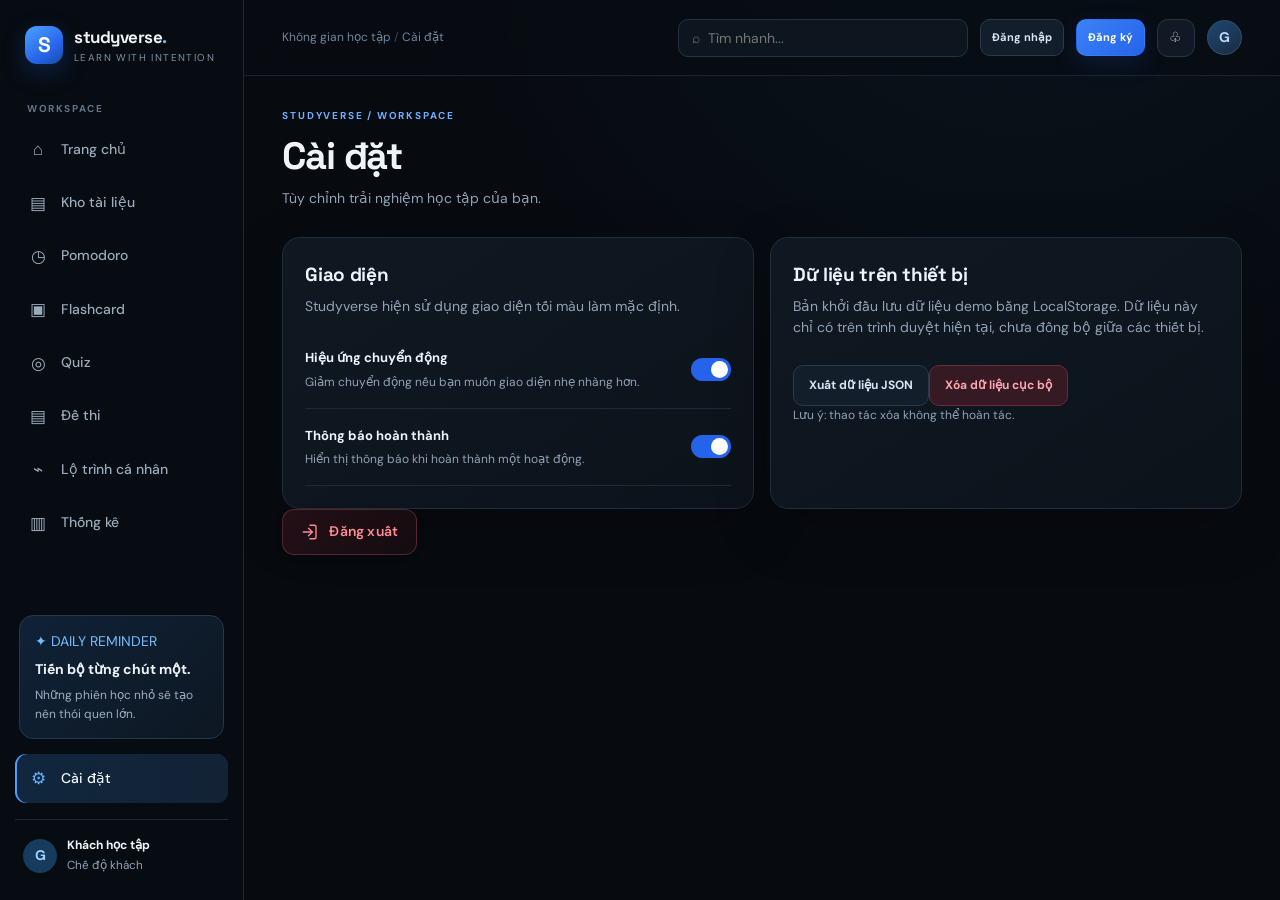
==== commit d67f7be0: "Remove logout button from settings page" ====
--- a/cai-dat.html
+++ b/cai-dat.html
@@ -1,24 +1,7 @@
 <!doctype html><html lang="vi"><head><meta charset="utf-8"><meta name="viewport" content="width=device-width, initial-scale=1"><title>Cài đặt · Studyverse</title><link rel="stylesheet" href="css/style.css"></head><body data-page="settings"><div id="app-shell"><aside class="sidebar" id="sidebar"></aside><main class="main"><header class="topbar" id="topbar"></header><section class="page-content"><div class="page-heading"><div><div class="eyebrow">STUDYVERSE / WORKSPACE</div><h1>Cài đặt</h1><p class="muted">Tùy chỉnh trải nghiệm học tập của bạn.</p></div></div>
 <div class="settings-grid"><section class="panel"><h2>Giao diện</h2><p class="muted">Studyverse hiện sử dụng giao diện tối màu làm mặc định.</p><div class="setting-row"><div><strong>Hiệu ứng chuyển động</strong><p class="small muted">Giảm chuyển động nếu bạn muốn giao diện nhẹ nhàng hơn.</p></div><label class="switch"><input id="motion-toggle" type="checkbox" checked><span></span></label></div><div class="setting-row"><div><strong>Thông báo hoàn thành</strong><p class="small muted">Hiển thị thông báo khi hoàn thành một hoạt động.</p></div><label class="switch"><input id="toast-toggle" type="checkbox" checked><span></span></label></div></section><section class="panel"><h2>Dữ liệu trên thiết bị</h2><p class="muted">Bản khởi đầu lưu dữ liệu demo bằng LocalStorage. Dữ liệu này chỉ có trên trình duyệt hiện tại, chưa đồng bộ giữa các thiết bị.</p><button id="export-data" class="button button-secondary">Xuất dữ liệu JSON</button><button id="clear-data" class="button button-danger">Xóa dữ liệu cục bộ</button><p class="small muted">Lưu ý: thao tác xóa không thể hoàn tác.</p></section></div>
 <div class="logout-container">
-  <button id="logout-button" type="button" class="logout-button">
-    <svg
-      width="18"
-      height="18"
-      viewBox="0 0 24 24"
-      fill="none"
-      stroke="currentColor"
-      stroke-width="1.8"
-      stroke-linecap="round"
-      stroke-linejoin="round"
-      aria-hidden="true"
-    >
-      <path d="M10 17l5-5-5-5"></path>
-      <path d="M15 12H3"></path>
-      <path d="M12 3h6a2 2 0 0 1 2 2v14a2 2 0 0 1-2 2h-6"></path>
-    </svg>
-    <span>Đăng xuất</span>
-  </button>
+ 
 </div>
 
  <button
